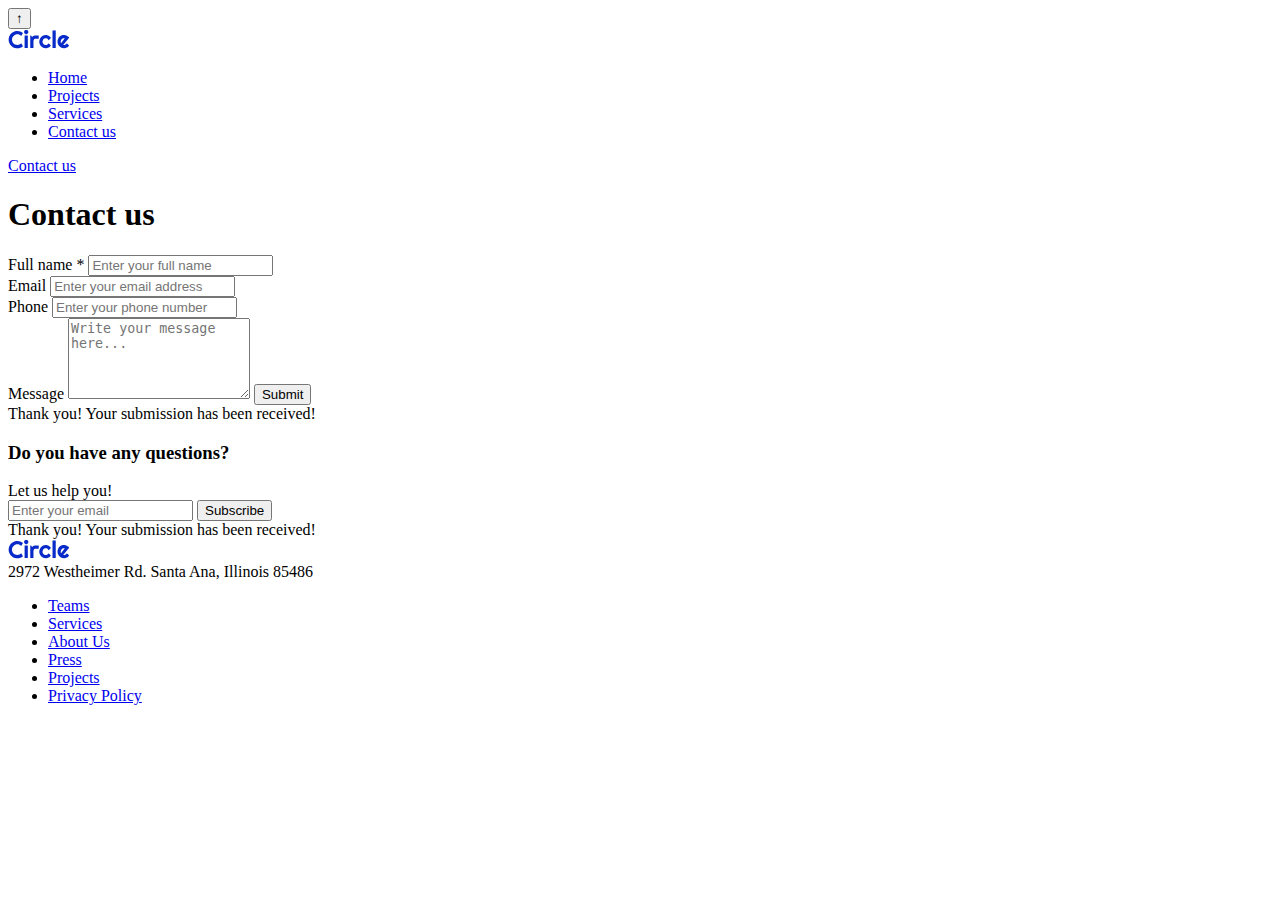
==== contact.html @ 96b2dc3f "modified:   contact.html modified:   index.html modified:   projects.html" ====
<!DOCTYPE html>
<html lang="en">

<head>
    <meta charset="UTF-8">
    <meta http-equiv="X-UA-Compatible" content="IE=edge">
    <meta name="viewport" content="width=device-width, initial-scale=1.0">
    <link rel="stylesheet" href="main.css" />
    <link rel="stylesheet" href="//fonts.googleapis.com/css?family=Roboto:300,400,600,700&amp;lang=en"/>
    
    <script>var exports = {};</script>
    <script type="module" src="index.js"></script>
    <script type="module" src="menu.js"></script>
    <title>Circle Agency</title>
</head>

<body>
    <button onclick="topFunction()" id="myBtn" title="Go to top">↑</button>
    <nav class="navbar">
        <div class="navbar__icon"><img src="/logos/circle.svg" alt="Circle company logo" /></div>
        <div id="navbar__menu">
            <ul class="navbar__list">
                <li class="heading-h4"><a class="navbar__list__link" href="index.html">Home</a></li>
                <li class="heading-h4"><a class="navbar__list__link" href="index.html#projects">Projects</a>
                </li>
                <li class="heading-h4"><a class="navbar__list__link" href="index.html#services">Services</a></li>
                <li class="heading-h4"><a class="navbar__list__link active" href="#">Contact us</a></li>
            </ul>
        </div>
        <div id="contact-us">
            <a href="contact.html" class="rectangular-main-button capitalize">Contact us</a>
        </div>
        <div id="navbar__menu__icon"></div>
    </nav>


    <section id="contact-us-section" class="contact-us-section">
        <h1 class="contact-us-section__title h1-heading black capitalize">Contact us</h1>
        <form id="contact-us-form" action="#">
            <label for="full-name" class="capitalize">Full name *</label>
            <input type="text" placeholder="Enter your full name" name="full-name" required />
            <div class="contact-us-section__email-phone">
                <div class="contact-us-section__email">
                    <label for="email" class="capitalize">Email</label>
                    <input type="email" placeholder="Enter your email address" name="email" required />
                </div>
                <div class="contact-us-section__phone">
                    <label for="phone" class="capitalize">Phone</label>
                    <input type="tel" placeholder="Enter your phone number" name="phone" required/>
                </div>
            </div>
            <label for="message" class="capitalize">Message</label>
            <textarea rows="5" placeholder="Write your message here..." name="message" required></textarea>

            <button class="contact-us-section__submit-button rectangular-main-button" type="submit">Submit</button>
        </form>

        <div class="submitted-message">
            Thank you! Your submission has been received!
        </div>
    </section>


    <section class="home-section">
        <div>
            <h3 class="h3-heading black">Do you have any questions?</h3>
        </div>
        <div class="text-regular main-grey">Let us help you!</div>
        <form class="home-section__mail">
            <input class="home-section__mail-input" type="email" placeholder="Enter your email" required />
            <button class="rectangular-main-button home-section__subscribe-button" type="submit">Subscribe</button>
        </form>
        <div class="submitted-message">
            Thank you! Your submission has been received!
        </div>
    </section>

    <section class="footer-section">
        <div>
            <div class="footer-section__icon"><img src="logos/circle.svg" alt="Circle company logo"></div>
            <div class="footer-section__address">2972 Westheimer Rd. Santa Ana, Illinois 85486</div>
        </div>
        <div>
            <ul class="footer-section__links">
                <li><a href="#">Teams</a></li>
                <li><a href="#">Services</a></li>
                <li><a href="#">About Us</a></li>
                <li><a href="#">Press</a></li>
                <li><a href="#">Projects</a></li>
                <li><a href="#">Privacy Policy</a></li>
            </ul>
        </div>
    </section>

</body>

</html>
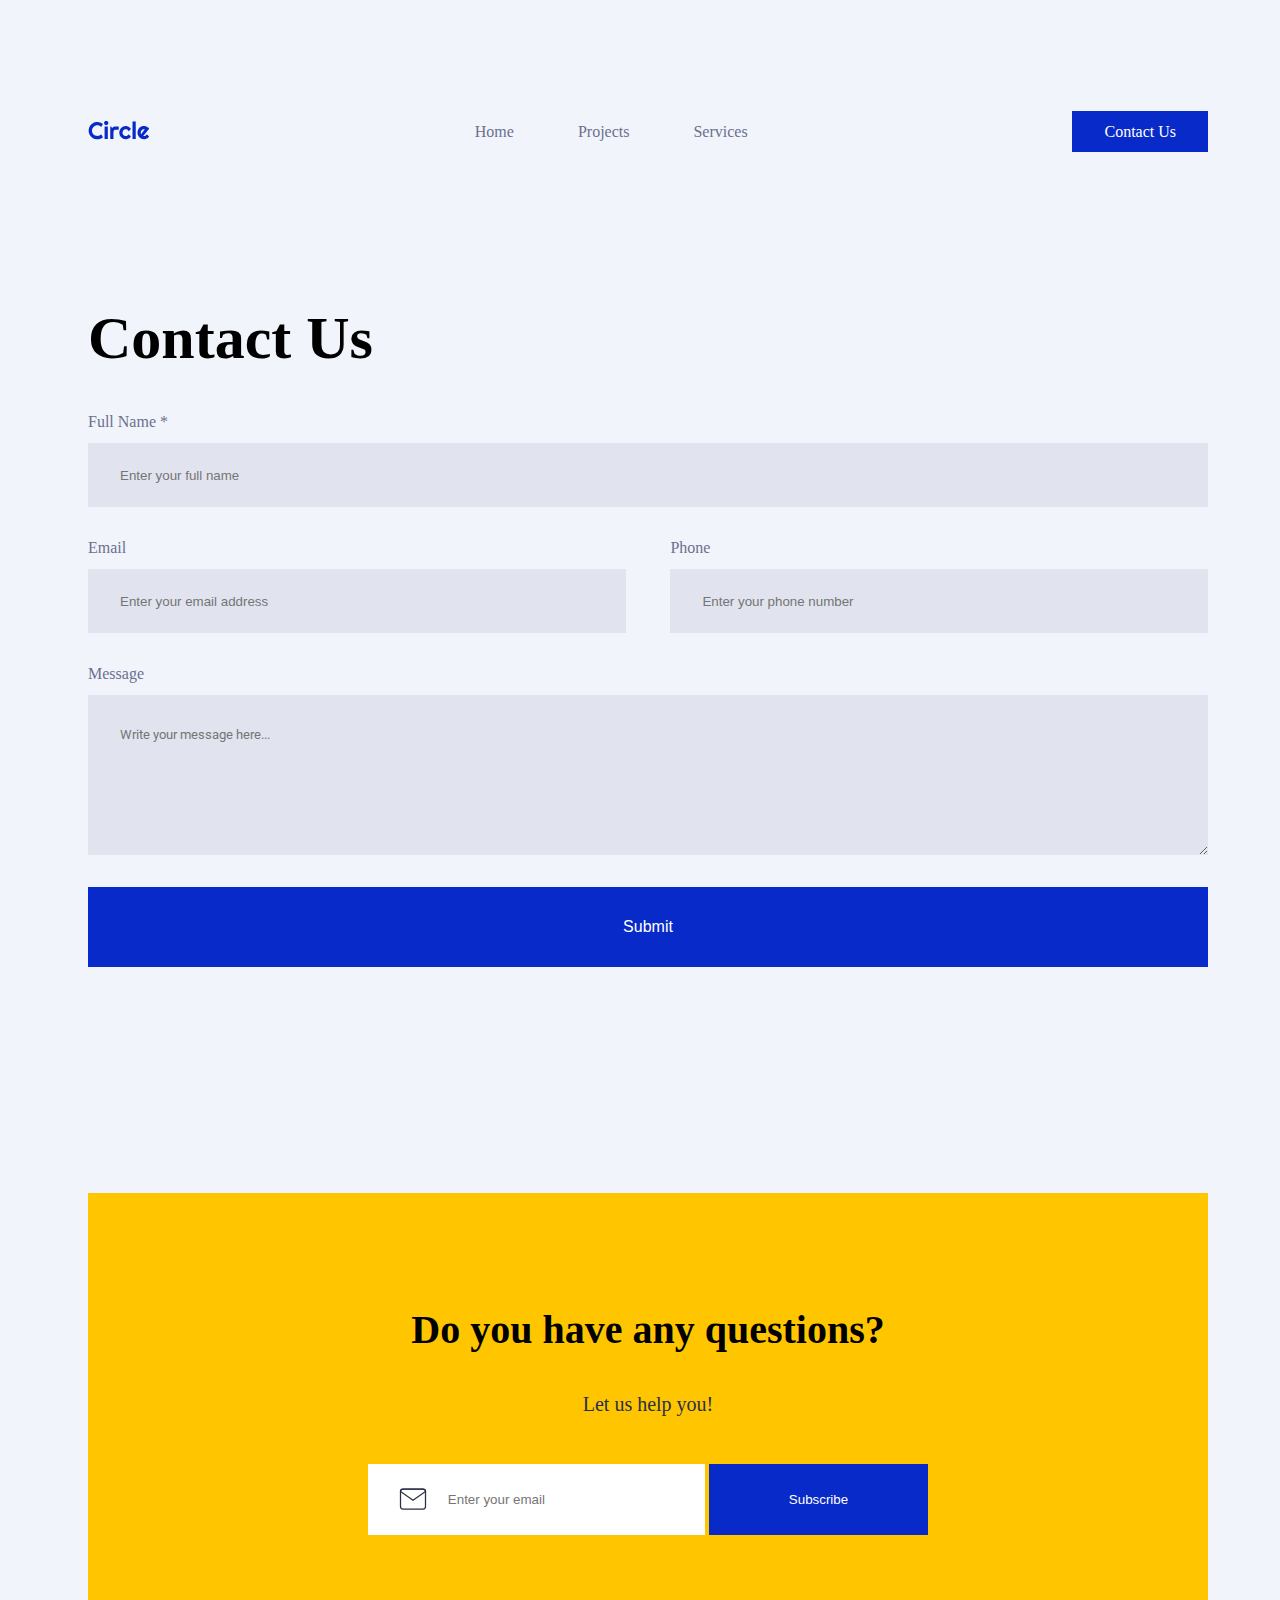
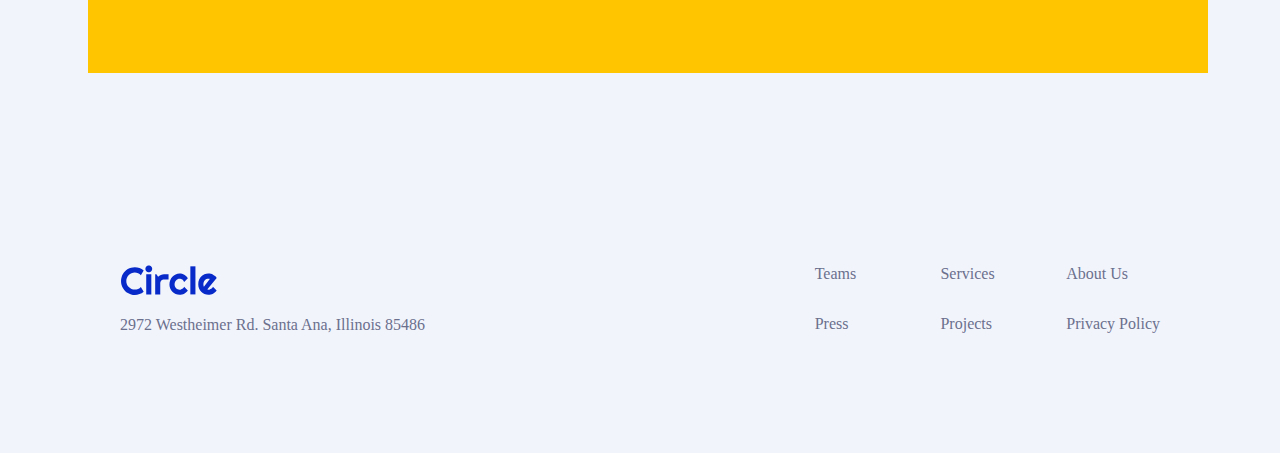
==== commit 1d7d6b04: "modified:   contact.html 	modified:   index.html 	modified:   projects.html" ====
--- a/contact.html
+++ b/contact.html
@@ -8,9 +8,8 @@
     <link rel="stylesheet" href="main.css" />
     <link rel="stylesheet" href="//fonts.googleapis.com/css?family=Roboto:300,400,600,700&amp;lang=en"/>
     
-    <script>var exports = {};</script>
-    <script type="module" src="index.js"></script>
-    <script type="module" src="menu.js"></script>
+
+
     <title>Circle Agency</title>
 </head>
 
@@ -92,6 +91,8 @@
         </div>
     </section>
 
+    <script src="index.js"></script>
+    <script src="menu.js"></script>
 </body>
 
 </html>--- a/main.css
+++ b/main.css
@@ -0,0 +1,890 @@
+:root {
+    --primary-default: #072ac8;
+    --primary-hover: #a2d6f9;
+    --primary-tapped: #d1edff;
+    --accent: #43d2ff;
+  
+    --neutral-dark: #292e47;
+    --neutral-medium: #6b708d;
+    --neutral-light: #f2f4fc;
+    --neutral-lightblue: #a7d2f1;
+    --main-yellow-color: #ffc600;
+    --max-width: 1200px;
+  }
+  
+
+  html {
+    max-width: var(--max-width);
+    margin: auto;
+    padding: 5rem;
+    scroll-behavior: smooth;
+  }
+  
+  body {
+    width: 100%;
+    height: 100%;
+    background-color: #f2f4fc;
+  }
+  
+  #myBtn {
+    display: none;
+    position: fixed;
+    bottom: 20px;
+    right: 30px;
+    font-size: 18px;
+    border: none;
+    outline: none;
+    background-color: var(--neutral-light);
+    color: var(--neutral-dark);
+    cursor: pointer;
+    padding: 15px;
+    border-radius: 20px;
+    z-index: 99;
+  }
+  
+
+  #myBtn:hover {
+    background-color: var(--neutral-medium);
+  }
+
+  .h1-heading {
+    font-size: 60px;
+    font-weight: bold;
+    color: var(--neutral-medium);
+  }
+  
+  .h2-heading {
+    font-size: 50px;
+    font-weight: bold;
+    color: var(--neutral-medium);
+  }
+  .h3-heading {
+    font-size: 40px;
+    font-weight: bold;
+    color: var(--neutral-medium);
+  }
+  .h4-heading {
+    font-size: 24px;
+    font-weight: bold;
+    color: var(--neutral-medium);
+  }
+  
+  .text-medium {
+    font-size: 24px;
+    font-weight: 600;
+  }
+  .text-regular {
+    font-size: 20px;
+    font-weight: 400;
+  }
+  .black {
+    color: black;
+  }
+  .main-grey {
+    color: var(--neutral-dark);
+  }
+  .secondary-grey {
+    color: var(--neutral-medium);
+  }
+  .capitalize {
+    text-transform: capitalize;
+  }
+  
+  .rectangular-main-button {
+    background-color: var(--primary-default);
+    padding: 0.75rem 2rem;
+    color: white;
+    text-decoration: none;
+  }
+  .rectangular-secondary-button {
+    color: var(--neutral-medium);
+    padding: 0.75rem 2rem;
+    text-decoration: none;
+  }
+  
+  .cards {
+    display: flex;
+  }
+  
+  .cards__card {
+    background-color: white;
+    padding: 2rem;
+    margin: 1rem;
+    box-shadow: 0 38px 77px rgba(0, 0, 0, 0.1);
+  }
+  
+  .cards__card__icon {
+    display: inline-block;
+    width: 50px;
+    height: 50px;
+    border-radius: 50%;
+    padding: 1.25rem;
+  
+    background-repeat: no-repeat;
+    background-position: center center;
+    background-size: contain;
+    background-color: var(--primary-hover);
+  }
+  
+  .cards__card__icon img {
+    display: block;
+    margin: auto;
+  }
+  
+  .cards__card__title {
+    font-size: 24px;
+    font-weight: 600;
+    color: black;
+  }
+  
+  .cards__card__subtitle {
+    color: var(--neutral-medium);
+  }
+  
+  .cards__card_learn-more {
+    padding-top: 2rem;
+  }
+  
+  .cards__card_learn-more a {
+    color: #072AC8;
+    text-decoration: none;
+    text-shadow: #6b708d;
+  }
+  
+  .cards__card__image {
+    background: transparent url('../spinner/spinner-gif-9.gif') no-repeat scroll center center;
+    width: 100%;
+    min-width: 22rem;
+    height: 20rem;
+    object-fit: cover;
+  }
+  
+  .cards__card-with-image {
+    display: flex;
+    flex-direction: column;
+    padding: 0rem 0rem 1.5rem 0rem;
+  }
+  
+  .cards__card-with-image .cards__card__title {
+    padding-top: 2.25rem;
+    padding-left: 2rem;
+    margin: 0;
+  }
+  
+  .cards__card-with-image .cards__card__description,
+  .cards__card-with-image .cards__card_learn-more {
+    padding: 1rem 2rem;
+    margin: 0;
+    color: var(--neutral-medium);
+  }
+  
+  .submitted-message {
+    display: none;
+    opacity: 0;
+    transition: opacity 1s;
+  
+    width: 100%;
+    box-sizing: border-box;
+    padding: 1.5rem;
+    background-color: #292e4733;
+    display: flex !important;
+    justify-content: center;
+    align-items: center;
+  }
+  .submitted-message.fade{
+    opacity: 1;
+    display: block;
+  }
+  
+  .invalid-input{
+    box-shadow: 0 0 20px #ad3d3d;
+    transition: border-width 0.4s ease-out;
+  }
+  
+  .error::before {
+    content: 'Not valid ';
+    position: absolute;
+    top: -4px;
+    color: red;
+  }
+  
+  .error input {
+    border-color: red;
+  }
+  
+  @media only screen and (max-width: 1100px) {
+    html {
+      padding: 0;
+    }
+  
+    .h1-heading {
+      font-size: 40px;
+    }
+  
+    .h2-heading {
+      font-size: 35px;
+    }
+  
+    .h3-heading {
+      font-size: 30px;
+    }
+  }
+  
+  @media only screen and (max-width: 400px) {
+    .rectangular-main-button,
+    .rectangular-secondary-button {
+      padding: 0.5rem 1rem;
+    }
+  
+    .cards__card__icon {
+      width: 25px;
+      height: 25px;
+    }
+  
+    .cards__card__icon img {
+      width: 20px;
+    }
+  }
+  
+  @media only screen and (max-width: 800px) {
+    .cards {
+      display: flex;
+      flex-direction: column;
+    }
+    .cards__card {
+      padding: 2rem;
+    }
+  
+    .cards__card-with-image {
+      padding: 0;
+    }
+  
+    .cards__card-with-image .cards__card_learn-more {
+      padding-bottom: 2rem;
+    }
+  
+    .cards__card__image {
+      min-height: 0;
+      min-width: 0;
+      max-height: 20rem;
+      max-width: 100%;
+    }
+  }
+
+  /* Navigastion Bar Styling */
+  
+  .navbar {
+    width: 100%;
+    padding-top: 2rem;
+    display: flex;
+    justify-content: space-between;
+    align-items: center;
+  }
+  
+  .navbar__list {
+    list-style: none;
+    display: flex;
+    align-items: flex-end;
+    justify-content: space-around;
+    padding: 0;
+    margin: 0;
+  }
+  
+  .navbar__list li {
+    padding: 0rem 2rem;
+    color: var(--neutral-medium);
+  }
+  
+  .navbar__list li:last-child {
+    display: none;
+  }
+  
+  .navbar__list li .active {
+    color: var(--primary-default);
+  }
+  
+  .navbar__list__link {
+    color: var(--neutral-medium);
+    text-decoration: none;
+  }
+  
+  .navbar__list__link:hover {
+    color: var(--primary-default);
+    font-weight: 600;
+  }
+  
+  .just_a_link {
+    color: var(--neutral-medium);
+    text-decoration: none;
+  }
+
+  .just_a_link:hover {
+    color: var(--primary-default);
+    font-weight: 600;
+    font-size: larger;
+  }
+
+  #navbar__menu__icon{
+    display: none;
+  }
+  
+  @media only screen and (max-width: 700px) {
+    .navbar {
+      justify-content: space-between;
+      align-items: center;
+      width: 100%;
+    }
+  
+    .navbar__menu__hidden {
+      height: 0!important;
+    }
+  
+    #navbar__menu {
+      width: 100%;
+      height: 8.75rem;
+      transition: height 400ms cubic-bezier(0.23, 1, 0.32, 1);
+      position: absolute;
+      top: 85px;
+      overflow: hidden;
+    }
+  
+    .navbar__list {
+      width: 100%;
+      text-align: center;
+      padding: 0rem;
+      display: block;
+      background: #6b708d0F;
+    }
+  
+    .navbar__list li {
+      padding: .5rem;
+    }
+  
+    .navbar__list li:last-child {
+      display: block;
+    }
+  
+  
+    .navbar__list li:hover {
+      background-color: #6b708d2F;
+    }
+  
+    #contact-us {
+      display: none;
+    }
+  
+    #navbar__menu__icon {
+      display: visible;
+      cursor: pointer;
+      min-width: 25px;
+      height: 25px;
+      display: block;
+      border: none;
+      padding: 0px;
+      margin: 15px;
+      background: linear-gradient(to bottom,
+          black,
+          black 20%,
+          #e5e5e5 20%,
+          #e5e5e5 40%,
+          black 40%,
+          black 60%,
+          #e5e5e5 60%,
+          #e5e5e5 80%,
+          black 80%,
+          black 100%);
+    }
+  }
+
+  /* The first image with smile styling */
+
+  .hero-section {
+    display: flex;
+    justify-content: center;
+    margin-top: 5rem;
+  }
+  
+  .hero-section > div {
+    max-width: calc(var(--max-width) / 2);
+  }
+  
+  .hero-section__buttons {
+    margin-top: 4rem;
+  }
+  
+  .hero-section__images {
+    position: relative;
+    top: 0;
+    left: 0;
+  }
+  .hero-section__hero-image {
+    max-width: calc(var(--max-width) / 2);
+    width: 90%;
+    position: relative;
+    top: 0;
+    left: 0;
+  }
+  .hero-section__top-card {
+    width: 60%;
+    position: absolute;
+    margin: 0;
+    padding: 0;
+    top: 0;
+    left: -15%;
+    z-index: 2;
+  }
+  
+  .hero-section__bottom-card {
+    width: 60%;
+    position: absolute;
+    margin: 0;
+    padding: 0;
+    top: 65%;
+    left: 55%;
+    z-index: 2;
+  }
+  @media only screen and (max-width: 1200px) {
+    .hero-section {
+      flex-flow: column;
+      justify-content: center;
+      align-items: center;
+      text-align: center;
+      margin: 5%;
+    }
+    .hero-section__images {
+      margin-top: 15%;
+    }
+  }
+  
+  @media only screen and (max-width: 400px) {
+    .hero-section {
+      margin: 1%;
+    }
+  
+    .hero-section__buttons {
+      display: flex;
+      flex-direction: column;
+    }
+  
+    .hero-section__bottom-card,
+    .hero-section__top-card {
+      display: none;
+    }
+  }
+
+  
+/* Company logos section */
+
+.client-section {
+    display: flex;
+    flex-wrap: wrap;
+    margin: 6rem auto;
+    justify-content: space-between;
+  }
+  
+  .client-section__logo {
+    padding: 2rem;
+    filter: grayscale(1);
+    flex-basis: calc(1 / 5);
+  }
+  
+  .client-section__logo:hover {
+    filter: grayscale(0);
+  }
+  
+  @media only screen and (max-width: 1012px) {
+    .client-section {
+      justify-content: space-around;
+      flex-basis: 100%;
+    }
+  
+    .client-section__logo {
+      display: flex;
+      justify-content: center;
+      flex-basis: 30%;
+      padding: 1rem;
+    }
+  
+    .client-section__logo:nth-last-child(1):nth-child(odd) {
+      display: none;
+    }
+  
+    @media only screen and (max-width: 400px) {
+      .client-section__logo {
+        flex-basis: 100%;
+      }
+    }
+  }
+  
+
+/* Testimonials styling */
+
+.testimonials-section {
+    background-color: var(--neutral-dark);
+    background-image: url(/testimonial-section/orbit.png);
+    background-repeat: no-repeat;
+    background-position: center;
+    background-size: contain;
+    position: relative;
+    min-height: 42rem;
+  
+    line-height: 1.5;
+  
+    display: flex;
+    flex-direction: column;
+    align-items: center;
+    justify-content: space-evenly;
+  }
+  
+  .testimonials-section h3 {
+    text-align: center;
+    color: white;
+    max-width: 400px;
+  }
+  
+  .testimonials-section__profile {
+    display: flex;
+    align-items: center;
+  }
+  
+  .testimonials-section__profile-image {
+    display: inline-block;
+    width: 50px;
+    height: 50px;
+    border-radius: 50%;
+  
+    background-repeat: no-repeat;
+    background-position: center center;
+    background-size: cover;
+  
+    margin: 0.5rem;
+  }
+  
+  .testimonials-section__profile__name {
+    color: var(--neutral-medium);
+  }
+  
+  .testimonials-section__profile__company {
+    color: var(--neutral-medium);
+  }
+  
+  .testimonials-section__testimonial {
+    color: var(--main-yellow-color);
+    width: 60%;
+    text-align: center;
+  }
+  
+  .testimonials-section__icon {
+    max-width: 10rem;
+    width: 15%;
+  }
+  
+  .testimonials-section__icon:nth-child(1) {
+    position: absolute;
+    left: 8%;
+    top: 10%;
+  }
+  
+  .testimonials-section__icon:nth-child(2) {
+    position: absolute;
+    left: 79%;
+    top: 10%;
+  }
+  
+  .testimonials-section__icon:nth-child(3) {
+    position: absolute;
+    left: 8%;
+    top: 70%;
+  }
+  
+  .testimonials-section__icon:nth-child(4) {
+    position: absolute;
+    left: 79%;
+    top: 70%;
+  }
+  
+  @media only screen and (max-width: 800px) {
+    .testimonials-section__icon {
+      display: none;
+    }
+  }
+
+  /* Services */
+
+  .services-section {
+    margin: 10rem 0;
+  }
+  
+  .services-section > h3 {
+    margin: 2rem;
+  }
+  
+  @media only screen and (max-width: 800px) {
+    .services-section h3 {
+      text-align: center;
+    }
+  }
+
+  
+   /* Projects */
+
+  .projects-section {
+    margin: 10rem 0;
+  }
+  
+  .projects-section > h3 {
+    margin: 2rem;
+  }
+  
+  @media only screen and (max-width: 800px) {
+    .projects-section h3 {
+      text-align: center;
+    }
+  }
+
+  
+   /* Post  */
+
+  .post-section__image {
+    margin-top: 4rem;
+    margin-bottom: 4rem;
+    position: relative;
+  }
+  
+  .post-section__image img {
+    max-height: 30rem;
+    width: 100%;
+    object-fit: cover;
+    min-height: 28rem;
+  }
+  
+  .post-section__post-subtitle {
+    display: flex;
+    justify-content: space-between;
+    
+  }
+  
+  .post-section__text {
+    line-height: 2rem;
+  }
+  
+  /* 
+  * Glowing shadow
+  */
+  .post-section__image__forefront-image{
+    position: relative;
+    z-index: 2;
+    pointer-events: none;
+    background: transparent url('../spinner/spinner-gif-9.gif') no-repeat scroll center center;
+  }
+  
+  .post-section__image__background-image{
+    background: transparent url('../spinner/spinner-gif-9.gif') no-repeat scroll center center;
+    position: absolute;
+    top: 2px;
+    left: 0;
+    transform: scale(1.05);
+    transition: all 0.5s ease;
+    opacity: .4;
+    filter: blur(1.25rem);
+    z-index: 1;
+  }
+  
+  @media only screen and (max-width: 800px) {
+    .post-section__post-subtitle {
+      flex-direction: column;
+    }
+    .post-section__post-subtitle__date {
+      margin-top: 0.5rem;
+    }
+  }
+  
+
+/*  */
+
+  .home-section {
+    background-color: var(--main-yellow-color);
+    display: flex;
+    flex-direction: column;
+    justify-content: center;
+    align-items: center;
+    min-height: 30rem;
+    margin: 10rem 0;
+  }
+  
+  .home-section__mail {
+    margin-top: 3rem;
+  }
+  
+  .home-section__mail-input {
+    background: url(/newsletter/icon/mail.svg) no-repeat 30px;
+    background-color: white;
+    padding: 1.75rem 5rem;
+    border: none;
+  }
+  
+  .home-section__mail-input:focus {
+    outline: none;
+  }
+  
+  .home-section__subscribe-button {
+    border: none;
+    padding: 1.75rem 5rem;
+  }
+  
+  @media only screen and (max-width: 700px) {
+    .home-section {
+      display: flex;
+      flex-direction: column;
+    }
+  
+    .home-section h3 {
+      text-align: center;
+    }
+  
+    .home-section__mail {
+      display: flex;
+      flex-direction: column;
+    }
+    .home-section__subscribe-button {
+      margin-top: 1rem;
+    }
+  
+    .home-section__mail-input {
+      background: url(/assets/newsletter/icon/mail.svg) no-repeat 10px;
+      background-color: white;
+      background-size: 15px;
+      padding: 1rem 2rem;
+    }
+    .home-section__subscribe-button {
+      padding: 1rem 2rem;
+    }
+  }
+
+  
+   /* Contact Us  */
+
+  .contact-us-section {
+    margin-top: 10rem;
+  }
+  .contact-us-section label {
+    color: var(--neutral-medium);
+  }
+  .contact-us-section__submit-button {
+    width: 100%;
+    border-style: none;
+    height: 5rem;
+    font-size: 12pt;
+  }
+  
+  .contact-us-section input,
+  .contact-us-section textarea {
+    color: var(--neutral-medium);
+    background-color: #6b708d1f;
+    display: flex;
+    flex-direction: column;
+    width: 100%;
+    height: 2rem;
+    padding: 2rem;
+    border-style: none;
+    margin-top: 0.75rem;
+    margin-bottom: 2rem;
+    box-sizing: border-box;
+  }
+  F .contact-us-section label {
+    color: var(--neutral-medium);
+  }
+  
+  .contact-us-section__email-phone {
+    display: flex;
+    width: 100%;
+    justify-content: space-between;
+  }
+  
+  .contact-us-section__email-phone div {
+    width: 48%;
+  }
+  
+  .contact-us-section textarea {
+    height: 10rem;
+    text-decoration: none;
+  }
+  
+  .contact-us-section textarea::placeholder {
+    font-family: "Roboto", sans-serif;
+  }
+  
+  @media only screen and (max-width: 800px) {
+    .contact-us-section__email-phone {
+      flex-direction: column;
+    }
+    .contact-us-section__email-phone div {
+      width: 100%;
+    }
+  }
+  
+
+   /* Footer */
+
+  .footer-section {
+    display: flex;
+    align-items: center;
+    justify-content: space-between;
+  }
+  
+  .footer-section > div {
+    display: flex;
+    justify-items: center;
+    flex-direction: column;
+    padding: 0 2rem;
+  }
+  
+  .footer-section__icon img {
+    width: 98px;
+  }
+  .footer-section__address {
+    margin-top: 1rem;
+    color: var(--neutral-medium);
+  }
+  
+  .footer-section__links {
+    padding-left: 0;
+    list-style: none;
+    display: grid;
+    grid-template-columns: repeat(3, 1fr);
+    grid-template-rows: repeat(2, 1fr);
+  }
+  
+  .footer-section__links li {
+    padding: 1rem 1rem;
+  }
+  
+  .footer-section__links li a {
+    text-decoration: none;
+    color: var(--neutral-medium);
+  }
+  
+  .footer-section__links li a:hover {
+    color: var(--primary-default);
+    font-weight: bold;
+  }
+  
+  @media only screen and (max-width: 700px) {
+    .footer-section {
+      padding-top: 4rem;
+      flex-direction: column;
+    }
+  
+    .footer-section > div {
+      align-items: center;
+      padding: 0;
+    }
+  
+    .footer-section__address {
+      text-align: center;
+      width: 80%;
+    }
+  }
+
+
+
